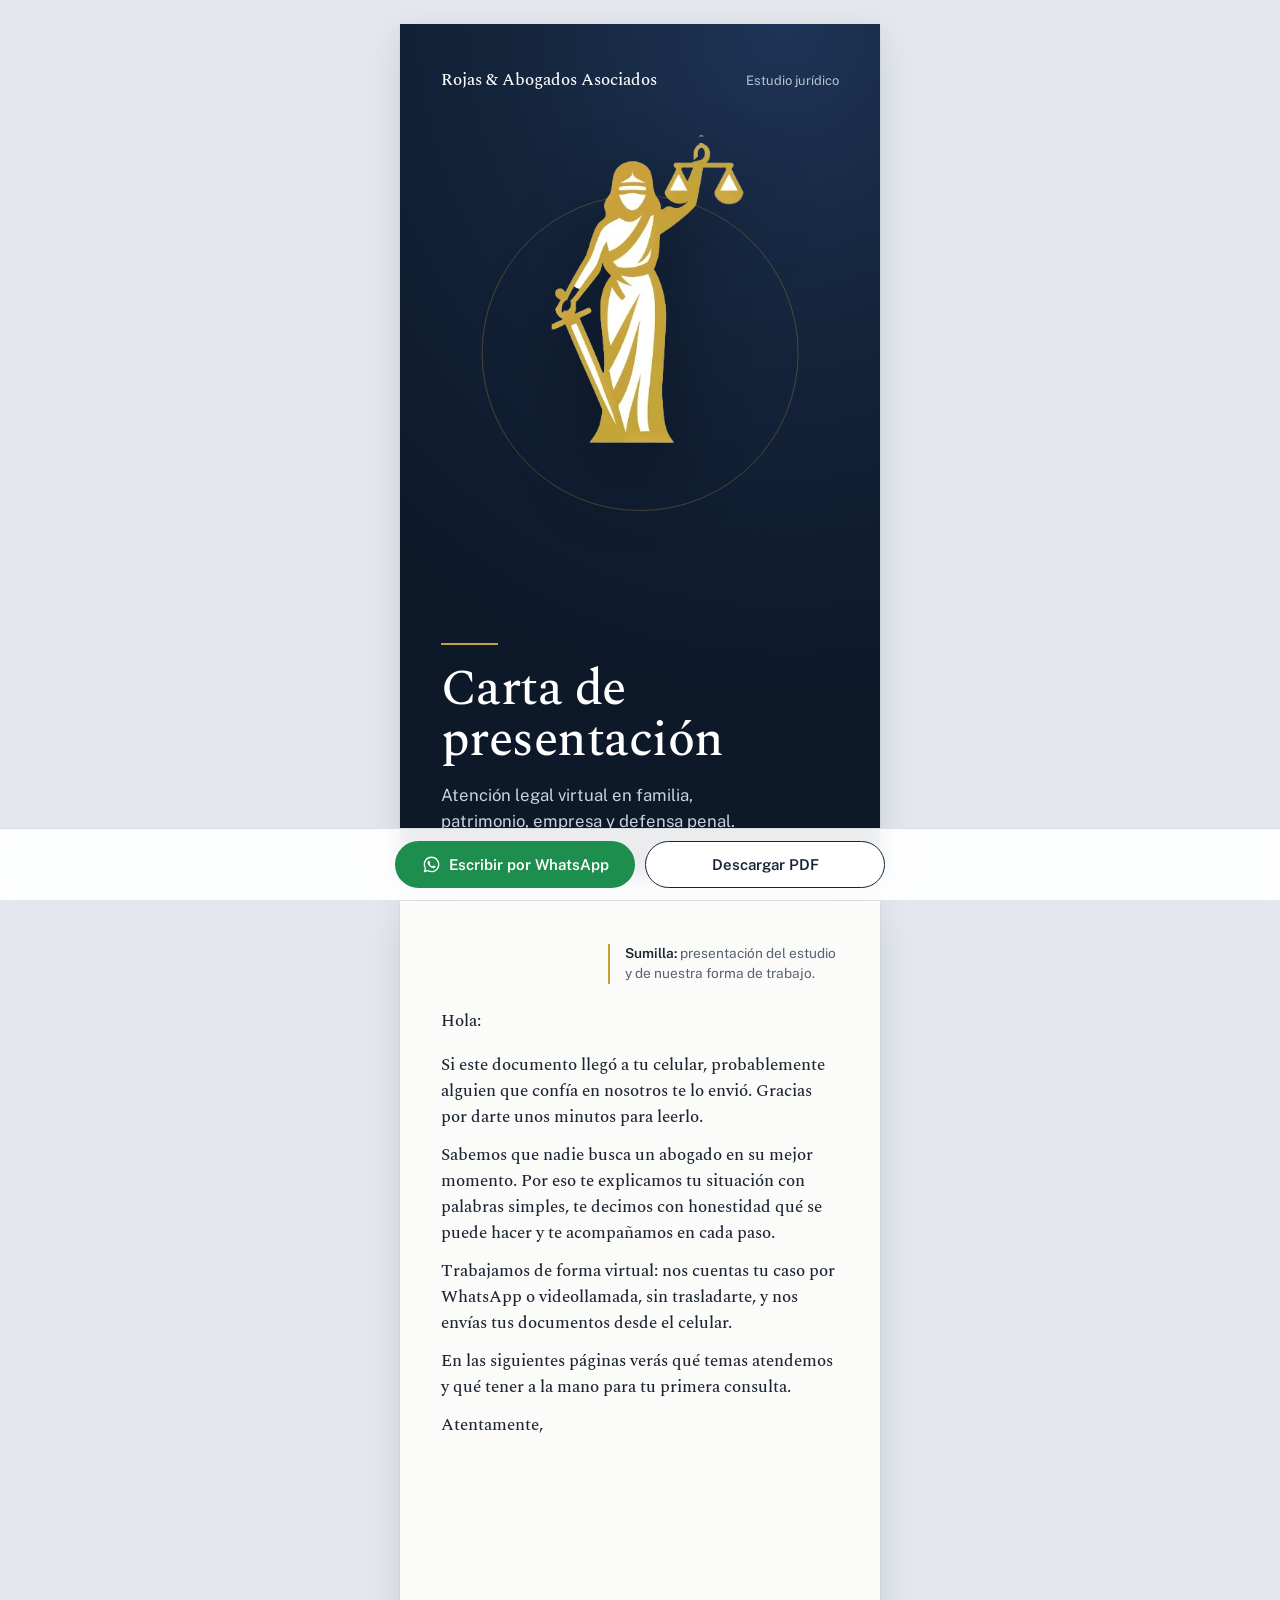
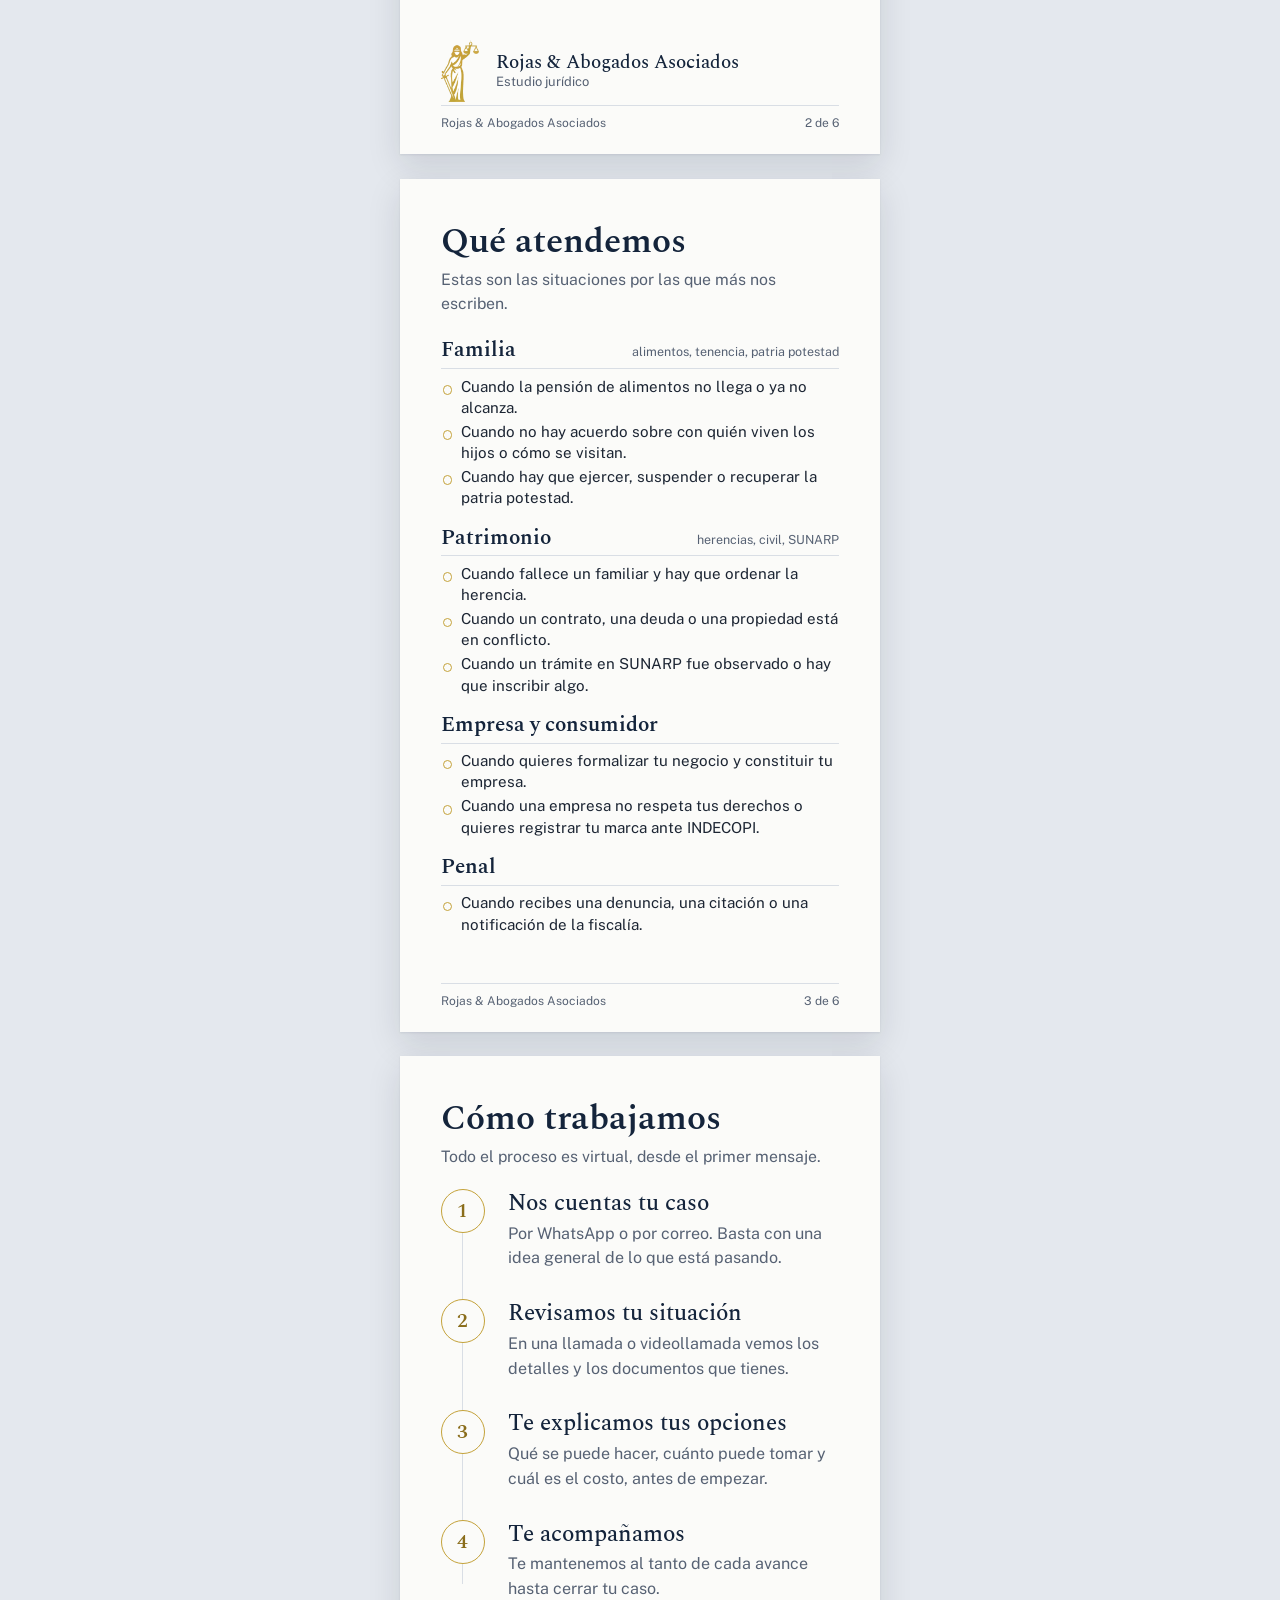
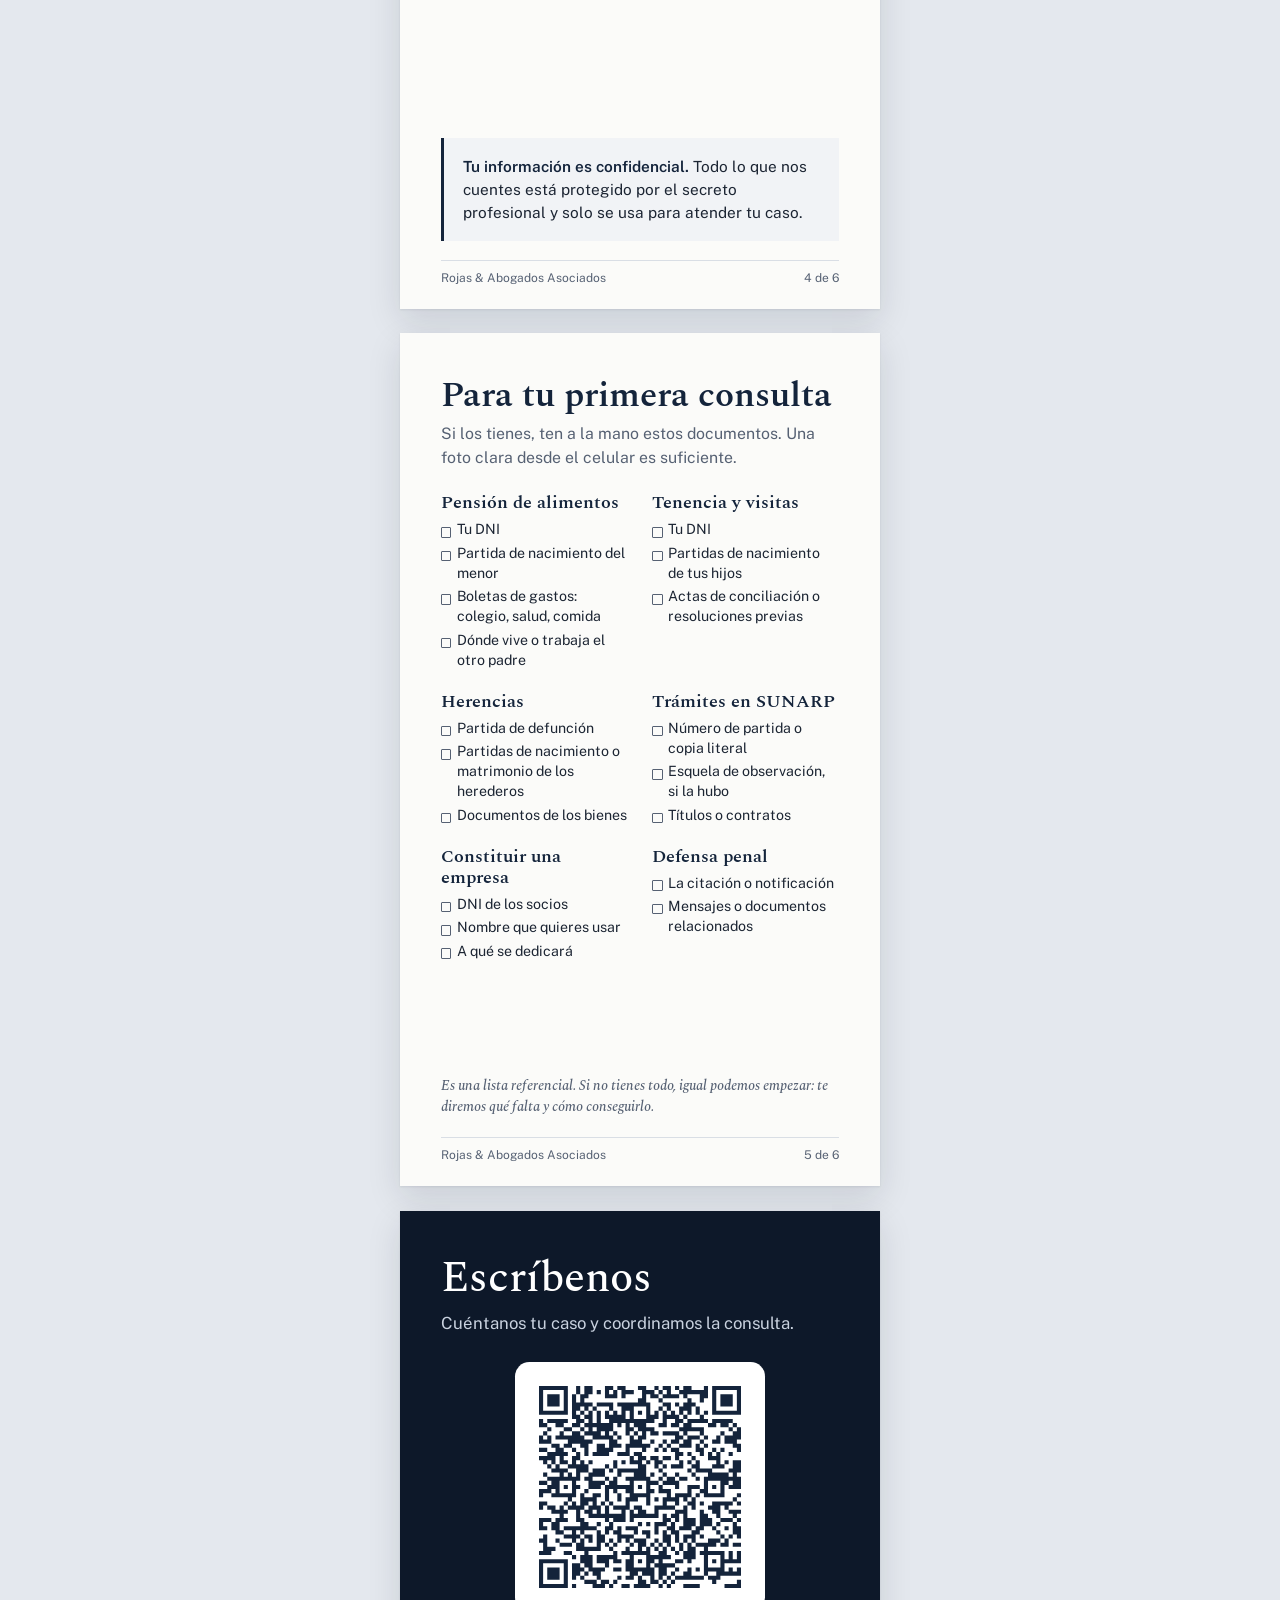
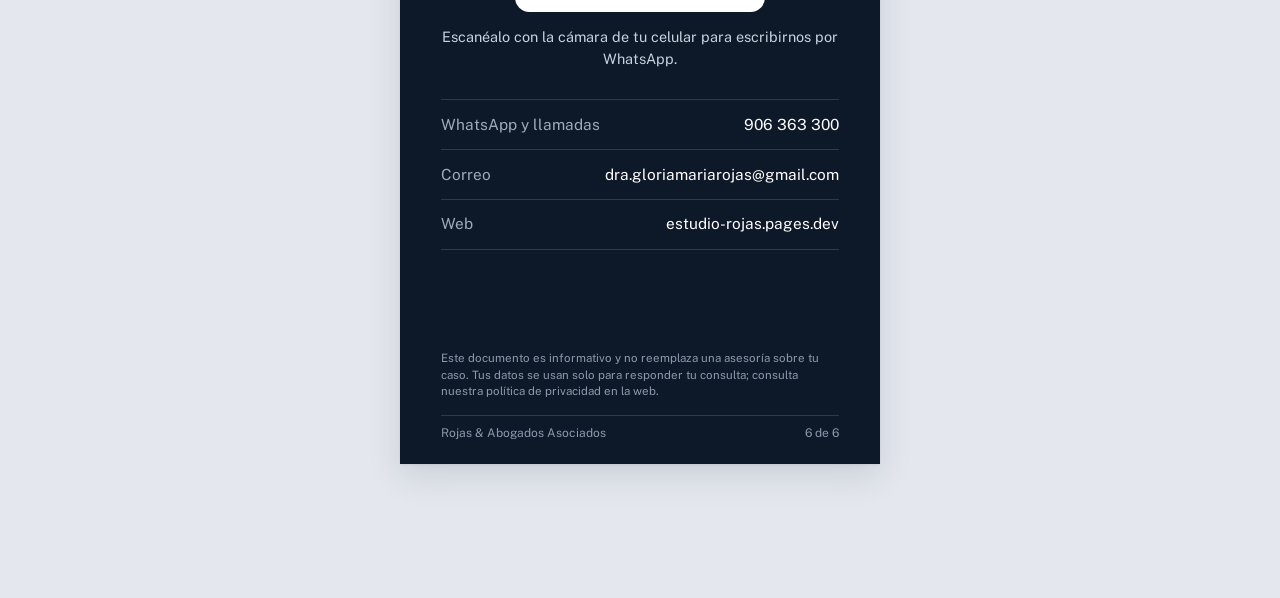
==== brochure.html @ 06002b79 "Add files via upload" ====
<!DOCTYPE html>
<html lang="es-PE">
<head>
  <meta charset="UTF-8">
  <meta name="viewport" content="width=device-width, initial-scale=1.0">
  <title>Carta de presentación | Rojas &amp; Abogados Asociados</title>
  <meta name="description" content="Conoce cómo trabajamos, los temas que atendemos y qué tener a la mano para tu primera consulta. Atención legal virtual por WhatsApp y videollamada.">
  <link rel="canonical" href="https://estudio-rojas.pages.dev/brochure.html">
  <meta name="theme-color" content="#0D1829">

  <meta property="og:type" content="website">
  <meta property="og:locale" content="es_PE">
  <meta property="og:site_name" content="Rojas &amp; Abogados Asociados">
  <meta property="og:title" content="Carta de presentación | Rojas &amp; Abogados Asociados">
  <meta property="og:description" content="Cómo trabajamos, qué temas atendemos y qué tener a la mano para tu primera consulta.">
  <meta property="og:url" content="https://estudio-rojas.pages.dev/brochure.html">
  <meta property="og:image" content="https://estudio-rojas.pages.dev/img/og-carta.jpg">
  <meta property="og:image:width" content="1200">
  <meta property="og:image:height" content="630">
  <meta name="twitter:card" content="summary_large_image">

  <link rel="icon" type="image/png" href="img/favicon.png">
  <link rel="preload" href="fonts/spectral-latin-500-normal.woff2" as="font" type="font/woff2" crossorigin>

  <style>
    @font-face { font-family: "Spectral"; font-weight: 500; font-style: normal; font-display: swap; src: url("fonts/spectral-latin-500-normal.woff2") format("woff2"); }
    @font-face { font-family: "Spectral"; font-weight: 500; font-style: italic; font-display: swap; src: url("fonts/spectral-latin-500-italic.woff2") format("woff2"); }
    @font-face { font-family: "Spectral"; font-weight: 600; font-style: normal; font-display: swap; src: url("fonts/spectral-latin-600-normal.woff2") format("woff2"); }
    @font-face { font-family: "Public Sans"; font-weight: 400; font-display: swap; src: url("fonts/public-sans-latin-400-normal.woff2") format("woff2"); }
    @font-face { font-family: "Public Sans"; font-weight: 500; font-display: swap; src: url("fonts/public-sans-latin-500-normal.woff2") format("woff2"); }
    @font-face { font-family: "Public Sans"; font-weight: 600; font-display: swap; src: url("fonts/public-sans-latin-600-normal.woff2") format("woff2"); }

    :root {
      --toga: #14243B;
      --toga-hondo: #0D1829;
      --oro: #C4A23A;
      --oro-texto: #8A6D1B;
      --papel: #FBFBF9;
      --mesa: #E4E8EE;
      --tinta: #1C2533;
      --tinta-suave: #566173;
      --linea: #D9DEE5;
      --whatsapp: #1E8E4E;
      --serif: "Spectral", Georgia, serif;
      --sans: "Public Sans", system-ui, -apple-system, "Segoe UI", sans-serif;
    }

    * { box-sizing: border-box; }
    html, body { margin: 0; }
    body {
      background: var(--mesa);
      color: var(--tinta);
      font-family: var(--sans);
      -webkit-font-smoothing: antialiased;
      padding: 24px 0 110px;
    }
    img, svg { display: block; max-width: 100%; height: auto; }
    a { color: inherit; }
    :focus-visible { outline: 3px solid var(--oro); outline-offset: 3px; }

    /* ------------------------------------------------------------
       Cada "hoja" tiene proporción fija (9:16, como un celular) y
       todo se mide en cqw, así la web y el PDF se ven idénticos.
       ------------------------------------------------------------ */
    .hoja {
      container-type: inline-size;
      position: relative;
      width: min(100%, 480px);
      aspect-ratio: 9 / 16;
      margin: 0 auto 24px;
      background: var(--papel);
      box-shadow: 0 1px 2px rgba(13,24,41,.08), 0 12px 32px rgba(13,24,41,.12);
      overflow: hidden;
    }
    .interior {
      position: absolute; inset: 0;
      padding: 9cqw 8.5cqw 11cqw;
      display: flex; flex-direction: column;
      font-size: 3.45cqw; line-height: 1.55;
    }

    /* Pie con folio en las hojas interiores */
    .folio {
      position: absolute; left: 8.5cqw; right: 8.5cqw; bottom: 5cqw;
      display: flex; justify-content: space-between; align-items: center;
      font-size: 2.5cqw; color: var(--tinta-suave);
      border-top: 1px solid var(--linea); padding-top: 2.2cqw;
    }

    h1, h2, h3 { font-family: var(--serif); font-weight: 600; color: var(--toga); margin: 0; line-height: 1.15; }
    h2 { font-size: 7.2cqw; margin-bottom: 1.2cqw; }
    .entrada { color: var(--tinta-suave); margin: 0 0 4.5cqw; font-size: 3.3cqw; }
    p { margin: 0 0 1em; }

    /* ---------- 1. Portada ---------- */
    .portada { background: radial-gradient(130% 80% at 80% 0%, #1E3456 0%, var(--toga) 45%, var(--toga-hondo) 100%); color: #fff; }
    .portada .interior { padding-bottom: 9cqw; }
    .portada .membrete { display: flex; justify-content: space-between; align-items: baseline; font-size: 2.7cqw; color: #B9C3D3; }
    .portada .membrete strong { font-family: var(--serif); font-weight: 500; font-size: 3.6cqw; color: #fff; }
    .portada .figura {
      position: absolute; left: 50%; top: 13%;
      width: 40cqw; transform: translateX(-46%);
      filter: drop-shadow(0 6cqw 8cqw rgba(0,0,0,.35));
    }
    .portada .arco {
      position: absolute; left: 50%; top: 20%; width: 66cqw; height: 66cqw;
      transform: translateX(-50%);
      border: 1px solid rgba(196,162,58,.3); border-radius: 50%;
    }
    .portada .titulo { margin-top: auto; position: relative; }
    .portada h1 { color: #fff; font-weight: 500; font-size: 10.5cqw; line-height: 1.02; letter-spacing: -.01em; }
    .portada .titulo p { margin: 3.2cqw 0 0; color: #C9D2DF; font-size: 3.5cqw; max-width: 62cqw; }
    .portada .titulo::before { content: ""; display: block; width: 12cqw; height: 2px; background: var(--oro); margin-bottom: 4cqw; }

    /* ---------- 2. Carta ---------- */
    .sumilla {
      align-self: flex-end; width: 58%;
      font-size: 2.85cqw; line-height: 1.45; color: var(--tinta-suave);
      border-left: 2px solid var(--oro); padding-left: 3cqw; margin-bottom: 5cqw;
    }
    .sumilla b { color: var(--tinta); font-weight: 600; }
    .carta { font-family: var(--serif); font-size: 3.5cqw; line-height: 1.55; color: var(--tinta); }
    .carta p { margin-bottom: .7em; }
    .carta .saludo { margin-bottom: 1.1em; }
    .firma { margin-top: auto; display: flex; align-items: center; gap: 3.5cqw; }
    .firma img { width: 8cqw; }
    .firma div { font-family: var(--serif); font-size: 3.9cqw; line-height: 1.25; color: var(--toga); }
    .firma small { display: block; font-family: var(--sans); font-size: 2.7cqw; color: var(--tinta-suave); }
    .despedida { font-family: var(--serif); font-size: 3.5cqw; margin: 0 0 2.4cqw; }

    /* ---------- 3. Qué atendemos ---------- */
    .areas { display: flex; flex-direction: column; gap: 3cqw; }
    .area h3 { font-size: 4.4cqw; font-weight: 600; padding-bottom: 1.1cqw; margin-bottom: 1.4cqw; border-bottom: 1px solid var(--linea); display: flex; justify-content: space-between; align-items: baseline; }
    .area h3 span { font-family: var(--sans); font-weight: 400; font-size: 2.6cqw; color: var(--tinta-suave); }
    .area ul { list-style: none; margin: 0; padding: 0; }
    .area li { position: relative; padding-left: 4.2cqw; margin-bottom: .6cqw; font-size: 3.15cqw; line-height: 1.4; }
    .area li::before { content: ""; position: absolute; left: .4cqw; top: .62em; width: 1.6cqw; height: 1.6cqw; border: 1.5px solid var(--oro); border-radius: 50%; }

    /* ---------- 4. Cómo trabajamos ---------- */
    .pasos { list-style: none; margin: 0; padding: 0; counter-reset: paso; position: relative; }
    .pasos::before { content: ""; position: absolute; left: 4.4cqw; top: 6cqw; bottom: 10cqw; width: 1px; background: var(--linea); }
    .pasos li { counter-increment: paso; position: relative; padding-left: 14cqw; margin-bottom: 6.2cqw; }
    .pasos li::before {
      content: counter(paso);
      position: absolute; left: 0; top: -.4cqw;
      width: 8.8cqw; height: 8.8cqw; border-radius: 50%;
      display: grid; place-items: center;
      background: var(--papel); border: 1.5px solid var(--oro);
      color: var(--oro-texto); font: 600 4.2cqw var(--serif);
    }
    .pasos h3 { font-size: 4.7cqw; font-weight: 500; margin-bottom: 1cqw; }
    .pasos p { margin: 0; color: var(--tinta-suave); font-size: 3.35cqw; }
    .aviso {
      margin-top: auto; background: #F1F3F6; border-left: 3px solid var(--toga);
      padding: 3.6cqw 4cqw; font-size: 3.2cqw; line-height: 1.5;
    }
    .aviso b { color: var(--toga); }

    /* ---------- 5. Para tu primera consulta ---------- */
    .lista-docs { display: grid; grid-template-columns: 1fr 1fr; gap: 3.6cqw 5cqw; }
    .doc h3 { font-size: 3.85cqw; font-weight: 600; margin-bottom: 1.2cqw; }
    .doc ul { margin: 0; padding: 0; list-style: none; }
    .doc li { font-size: 2.95cqw; line-height: 1.42; padding-left: 3.4cqw; position: relative; margin-bottom: .7cqw; color: var(--tinta); }
    .doc li::before { content: ""; position: absolute; left: 0; top: .55em; width: 1.8cqw; height: 1.8cqw; border: 1.2px solid var(--tinta-suave); border-radius: 1px; }
    .nota { margin-top: auto; font-size: 2.95cqw; color: var(--tinta-suave); font-style: italic; font-family: var(--serif); }

    /* ---------- 6. Contacto ---------- */
    .cierre { background: var(--toga-hondo); color: #fff; }
    .cierre h2 { color: #fff; font-weight: 500; font-size: 9cqw; }
    .cierre .entrada { color: #C9D2DF; font-size: 3.5cqw; }
    .qr {
      background: #fff; border-radius: 3cqw; padding: 5cqw; width: 52cqw; margin: 1cqw auto 3cqw;
    }
    .qr img { width: 100%; }
    .qr-texto { text-align: center; font-size: 3cqw; color: #C9D2DF; margin: 0 0 6cqw; }
    .datos { list-style: none; margin: 0; padding: 0; border-top: 1px solid rgba(255,255,255,.14); }
    .datos li { display: flex; justify-content: space-between; gap: 3cqw; padding: 2.6cqw 0; border-bottom: 1px solid rgba(255,255,255,.14); font-size: 3.2cqw; }
    .datos span { color: #9FAABB; flex: none; }
    .datos a { color: #fff; text-decoration: none; text-align: right; word-break: break-word; }
    .datos a:hover { color: var(--oro); }
    .cierre .letra-chica { margin-top: auto; font-size: 2.4cqw; color: #8E9AAD; line-height: 1.45; }
    .cierre .folio { color: #8E9AAD; border-color: rgba(255,255,255,.14); }

    /* ---------- Barra de acciones (solo web) ---------- */
    .acciones {
      position: fixed; left: 0; right: 0; bottom: 0; z-index: 10;
      display: flex; justify-content: center; gap: 10px;
      padding: 12px 16px calc(12px + env(safe-area-inset-bottom));
      background: rgba(255,255,255,.92); backdrop-filter: blur(8px);
      border-top: 1px solid var(--linea);
    }
    .boton {
      display: inline-flex; align-items: center; justify-content: center; gap: 8px;
      font: 600 15px/1 var(--sans); padding: 13px 18px; border-radius: 999px;
      text-decoration: none; border: 1.5px solid transparent; flex: 1; max-width: 240px;
    }
    .boton svg { width: 19px; height: 19px; }
    .boton-wa { background: var(--whatsapp); color: #fff; }
    .boton-wa:hover { background: #18773F; }
    .boton-pdf { border-color: var(--toga); color: var(--toga); background: #fff; }
    .boton-pdf:hover { background: var(--toga); color: #fff; }

    @media (max-width: 500px) {
      body { padding-top: 0; }
      .hoja { box-shadow: none; margin-bottom: 10px; }
    }

    /* ---------- PDF ---------- */
    @page { size: 108mm 192mm; margin: 0; }
    @media print {
      body { background: none; padding: 0; }
      .hoja { width: 108mm; height: 192mm; aspect-ratio: auto; margin: 0; box-shadow: none; break-after: page; }
      .hoja:last-of-type { break-after: auto; }
      .acciones { display: none; }
      * { -webkit-print-color-adjust: exact; print-color-adjust: exact; }
    }
  </style>
</head>
<body>

  <!-- 1. Portada -->
  <section class="hoja portada" aria-label="Portada">
    <div class="arco" aria-hidden="true"></div>
    <img class="figura" src="img/logo.webp" alt="" width="264" height="423">
    <div class="interior">
      <div class="membrete">
        <strong>Rojas &amp; Abogados Asociados</strong>
        <span>Estudio jurídico</span>
      </div>
      <div class="titulo">
        <h1>Carta de<br>presentación</h1>
        <p>Atención legal virtual en familia, patrimonio, empresa y defensa penal.</p>
      </div>
    </div>
  </section>

  <!-- 2. Carta -->
  <section class="hoja" aria-label="Carta">
    <div class="interior">
      <p class="sumilla"><b>Sumilla:</b> presentación del estudio y de nuestra forma de trabajo.</p>
      <div class="carta">
        <p class="saludo">Hola:</p>
        <p>Si este documento llegó a tu celular, probablemente alguien que confía en nosotros te lo envió. Gracias por darte unos minutos para leerlo.</p>
        <p>Sabemos que nadie busca un abogado en su mejor momento. Por eso te explicamos tu situación con palabras simples, te decimos con honestidad qué se puede hacer y te acompañamos en cada paso.</p>
        <p>Trabajamos de forma virtual: nos cuentas tu caso por WhatsApp o videollamada, sin trasladarte, y nos envías tus documentos desde el celular.</p>
        <p>En las siguientes páginas verás qué temas atendemos y qué tener a la mano para tu primera consulta.</p>
      </div>
      <p class="despedida">Atentamente,</p>
      <div class="firma">
        <img src="img/logo.webp" alt="" width="264" height="423">
        <div>Rojas &amp; Abogados Asociados<small>Estudio jurídico</small></div>
      </div>
    </div>
    <div class="folio"><span>Rojas &amp; Abogados Asociados</span><span>2 de 6</span></div>
  </section>

  <!-- 3. Qué atendemos -->
  <section class="hoja" aria-label="Qué atendemos">
    <div class="interior">
      <h2>Qué atendemos</h2>
      <p class="entrada">Estas son las situaciones por las que más nos escriben.</p>
      <div class="areas">
        <div class="area">
          <h3>Familia <span>alimentos, tenencia, patria potestad</span></h3>
          <ul>
            <li>Cuando la pensión de alimentos no llega o ya no alcanza.</li>
            <li>Cuando no hay acuerdo sobre con quién viven los hijos o cómo se visitan.</li>
            <li>Cuando hay que ejercer, suspender o recuperar la patria potestad.</li>
          </ul>
        </div>
        <div class="area">
          <h3>Patrimonio <span>herencias, civil, SUNARP</span></h3>
          <ul>
            <li>Cuando fallece un familiar y hay que ordenar la herencia.</li>
            <li>Cuando un contrato, una deuda o una propiedad está en conflicto.</li>
            <li>Cuando un trámite en SUNARP fue observado o hay que inscribir algo.</li>
          </ul>
        </div>
        <div class="area">
          <h3>Empresa y consumidor</h3>
          <ul>
            <li>Cuando quieres formalizar tu negocio y constituir tu empresa.</li>
            <li>Cuando una empresa no respeta tus derechos o quieres registrar tu marca ante INDECOPI.</li>
          </ul>
        </div>
        <div class="area">
          <h3>Penal</h3>
          <ul>
            <li>Cuando recibes una denuncia, una citación o una notificación de la fiscalía.</li>
          </ul>
        </div>
      </div>
    </div>
    <div class="folio"><span>Rojas &amp; Abogados Asociados</span><span>3 de 6</span></div>
  </section>

  <!-- 4. Cómo trabajamos -->
  <section class="hoja" aria-label="Cómo trabajamos">
    <div class="interior">
      <h2>Cómo trabajamos</h2>
      <p class="entrada">Todo el proceso es virtual, desde el primer mensaje.</p>
      <ol class="pasos">
        <li>
          <h3>Nos cuentas tu caso</h3>
          <p>Por WhatsApp o por correo. Basta con una idea general de lo que está pasando.</p>
        </li>
        <li>
          <h3>Revisamos tu situación</h3>
          <p>En una llamada o videollamada vemos los detalles y los documentos que tienes.</p>
        </li>
        <li>
          <h3>Te explicamos tus opciones</h3>
          <p>Qué se puede hacer, cuánto puede tomar y cuál es el costo, antes de empezar.</p>
        </li>
        <li>
          <h3>Te acompañamos</h3>
          <p>Te mantenemos al tanto de cada avance hasta cerrar tu caso.</p>
        </li>
      </ol>
      <p class="aviso"><b>Tu información es confidencial.</b> Todo lo que nos cuentes está protegido por el secreto profesional y solo se usa para atender tu caso.</p>
    </div>
    <div class="folio"><span>Rojas &amp; Abogados Asociados</span><span>4 de 6</span></div>
  </section>

  <!-- 5. Para tu primera consulta -->
  <section class="hoja" aria-label="Para tu primera consulta">
    <div class="interior">
      <h2>Para tu primera consulta</h2>
      <p class="entrada">Si los tienes, ten a la mano estos documentos. Una foto clara desde el celular es suficiente.</p>
      <div class="lista-docs">
        <div class="doc">
          <h3>Pensión de alimentos</h3>
          <ul>
            <li>Tu DNI</li>
            <li>Partida de nacimiento del menor</li>
            <li>Boletas de gastos: colegio, salud, comida</li>
            <li>Dónde vive o trabaja el otro padre</li>
          </ul>
        </div>
        <div class="doc">
          <h3>Tenencia y visitas</h3>
          <ul>
            <li>Tu DNI</li>
            <li>Partidas de nacimiento de tus hijos</li>
            <li>Actas de conciliación o resoluciones previas</li>
          </ul>
        </div>
        <div class="doc">
          <h3>Herencias</h3>
          <ul>
            <li>Partida de defunción</li>
            <li>Partidas de nacimiento o matrimonio de los herederos</li>
            <li>Documentos de los bienes</li>
          </ul>
        </div>
        <div class="doc">
          <h3>Trámites en SUNARP</h3>
          <ul>
            <li>Número de partida o copia literal</li>
            <li>Esquela de observación, si la hubo</li>
            <li>Títulos o contratos</li>
          </ul>
        </div>
        <div class="doc">
          <h3>Constituir una empresa</h3>
          <ul>
            <li>DNI de los socios</li>
            <li>Nombre que quieres usar</li>
            <li>A qué se dedicará</li>
          </ul>
        </div>
        <div class="doc">
          <h3>Defensa penal</h3>
          <ul>
            <li>La citación o notificación</li>
            <li>Mensajes o documentos relacionados</li>
          </ul>
        </div>
      </div>
      <p class="nota">Es una lista referencial. Si no tienes todo, igual podemos empezar: te diremos qué falta y cómo conseguirlo.</p>
    </div>
    <div class="folio"><span>Rojas &amp; Abogados Asociados</span><span>5 de 6</span></div>
  </section>

  <!-- 6. Contacto -->
  <section class="hoja cierre" aria-label="Contacto">
    <div class="interior">
      <h2>Escríbenos</h2>
      <p class="entrada">Cuéntanos tu caso y coordinamos la consulta.</p>
      <a class="qr" href="https://wa.me/51906363300?text=Hola%2C%20recib%C3%AD%20la%20carta%20de%20presentaci%C3%B3n%20del%20estudio%20y%20quisiera%20hacer%20una%20consulta." target="_blank" rel="noopener" aria-label="Escribir por WhatsApp">
        <img src="img/qr-whatsapp.svg" alt="Código QR para escribir por WhatsApp" width="49" height="49">
      </a>
      <p class="qr-texto">Escanéalo con la cámara de tu celular para escribirnos por WhatsApp.</p>
      <ul class="datos">
        <li><span>WhatsApp y llamadas</span><a href="tel:+51906363300">906 363 300</a></li>
        <li><span>Correo</span><a href="mailto:dra.gloriamariarojas@gmail.com">dra.gloriamariarojas@gmail.com</a></li>
        <li><span>Web</span><a href="https://estudio-rojas.pages.dev/">estudio-rojas.pages.dev</a></li>
      </ul>
      <p class="letra-chica">Este documento es informativo y no reemplaza una asesoría sobre tu caso. Tus datos se usan solo para responder tu consulta; consulta nuestra política de privacidad en la web.</p>
    </div>
    <div class="folio"><span>Rojas &amp; Abogados Asociados</span><span>6 de 6</span></div>
  </section>

  <nav class="acciones" aria-label="Acciones">
    <a class="boton boton-wa" href="https://wa.me/51906363300?text=Hola%2C%20recib%C3%AD%20la%20carta%20de%20presentaci%C3%B3n%20del%20estudio%20y%20quisiera%20hacer%20una%20consulta." target="_blank" rel="noopener">
      <svg viewBox="0 0 24 24" aria-hidden="true"><path fill="currentColor" d="M12.04 2C6.58 2 2.13 6.45 2.13 11.91c0 1.75.46 3.45 1.32 4.95L2.05 22l5.25-1.38a9.9 9.9 0 0 0 4.74 1.21c5.46 0 9.91-4.45 9.91-9.91S17.5 2 12.04 2Zm0 18.15c-1.48 0-2.93-.4-4.2-1.15l-.3-.18-3.12.82.83-3.04-.2-.31a8.2 8.2 0 0 1-1.26-4.38c0-4.54 3.7-8.24 8.25-8.24s8.24 3.7 8.24 8.24c0 4.55-3.7 8.24-8.24 8.24Zm4.52-6.16c-.25-.12-1.47-.72-1.69-.81-.23-.08-.39-.12-.56.13-.16.25-.64.81-.78.97-.15.17-.29.19-.54.06-.25-.12-1.05-.39-1.99-1.23-.74-.66-1.23-1.47-1.38-1.72-.14-.25-.01-.38.11-.51.11-.11.25-.29.37-.43.13-.15.17-.25.25-.42.08-.17.04-.31-.02-.43-.06-.13-.56-1.34-.76-1.84-.2-.48-.41-.42-.56-.43h-.48c-.17 0-.43.06-.66.31-.22.25-.86.85-.86 2.07 0 1.22.89 2.4 1.01 2.56.12.17 1.75 2.67 4.23 3.74.59.26 1.05.41 1.41.52.59.19 1.13.16 1.56.1.48-.07 1.47-.6 1.67-1.18.21-.58.21-1.07.15-1.18-.06-.1-.23-.16-.48-.29Z"/></svg>
      Escribir por WhatsApp
    </a>
    <a class="boton boton-pdf" href="carta-presentacion-rojas-abogados.pdf" download>Descargar PDF</a>
  </nav>

</body>
</html>
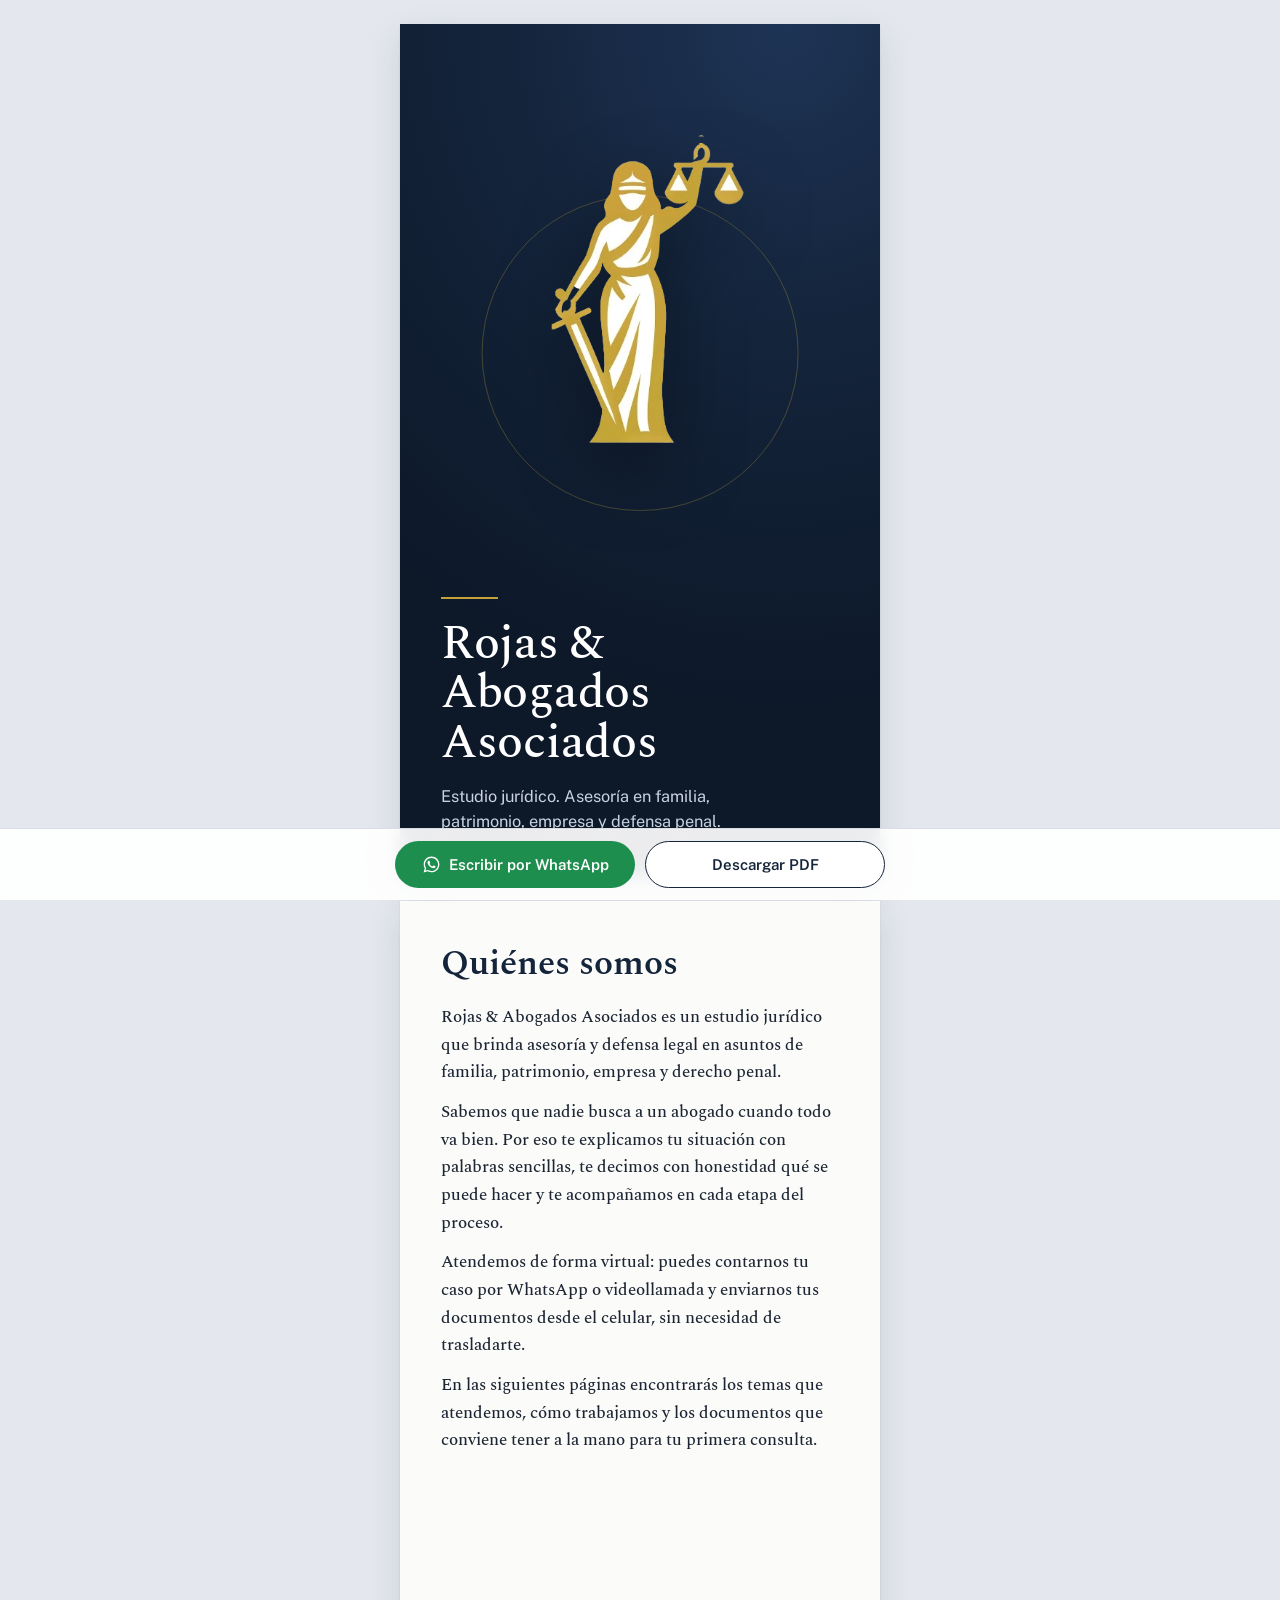
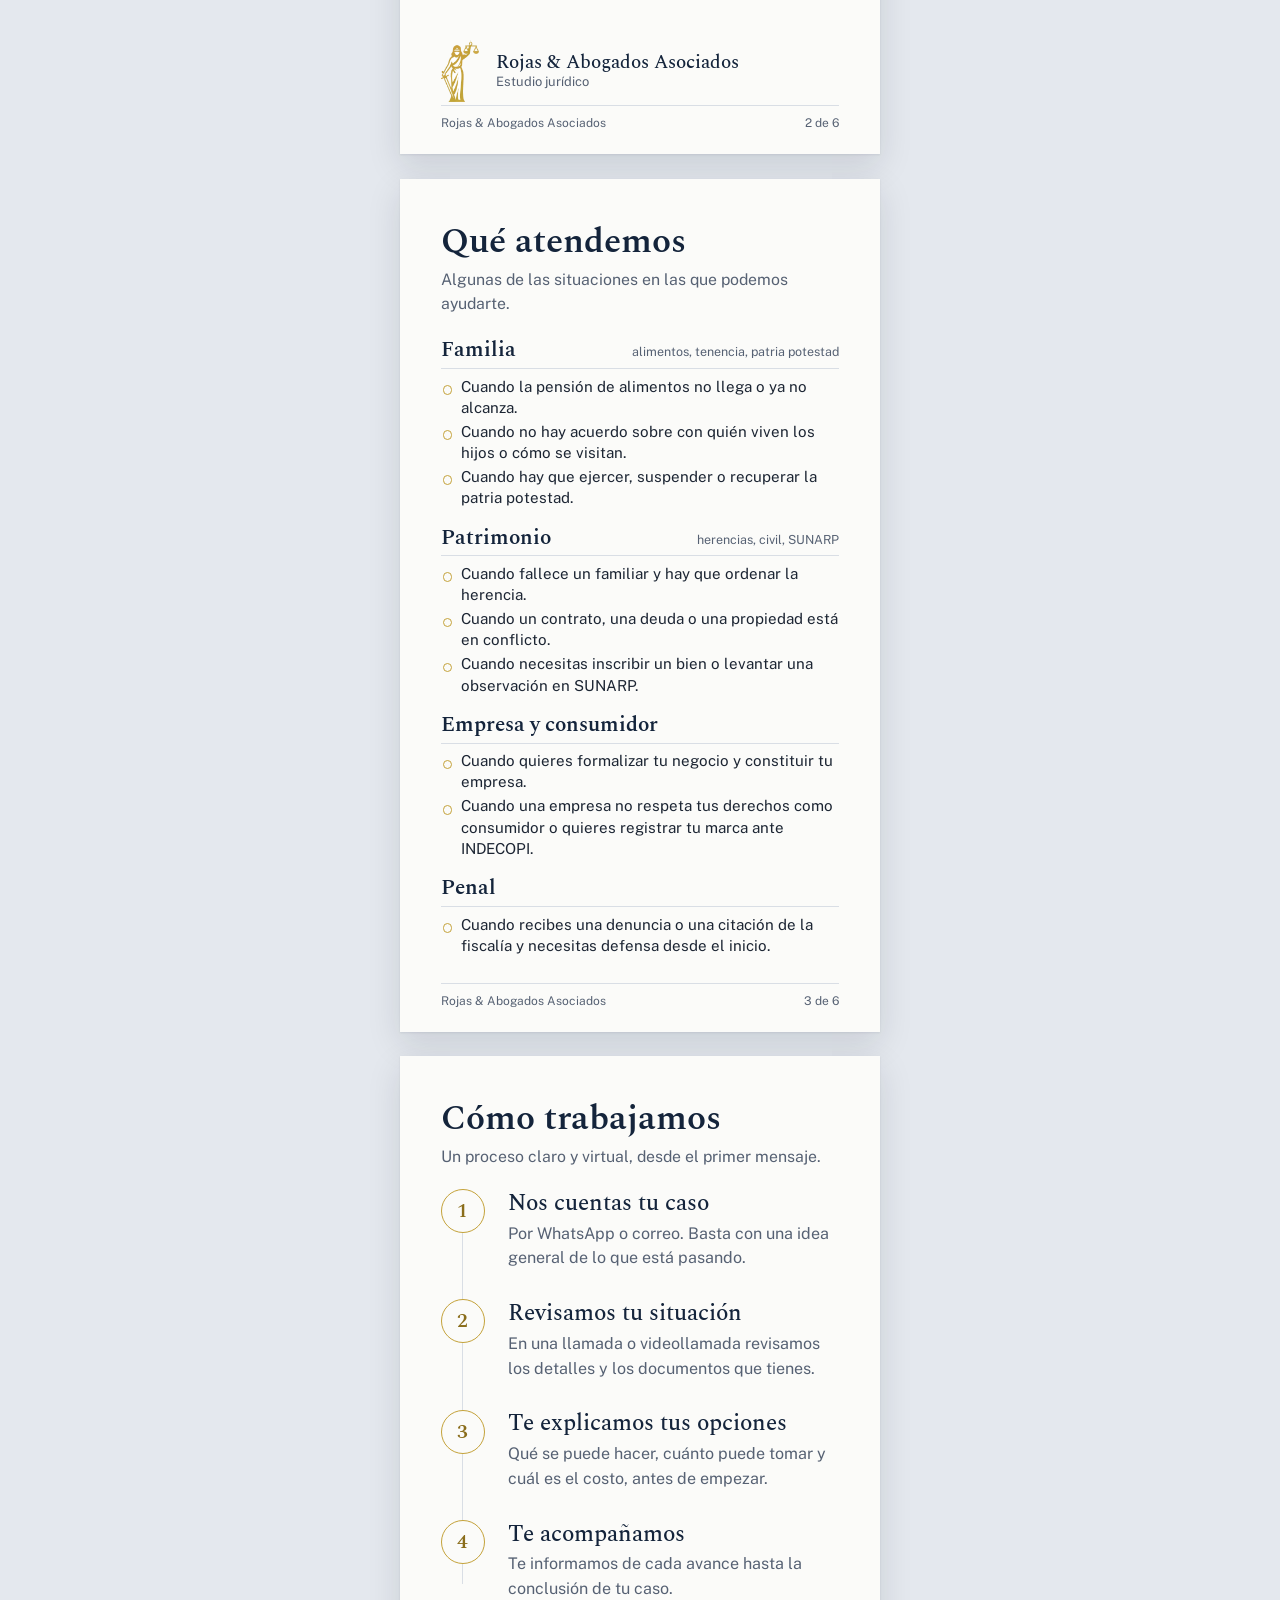
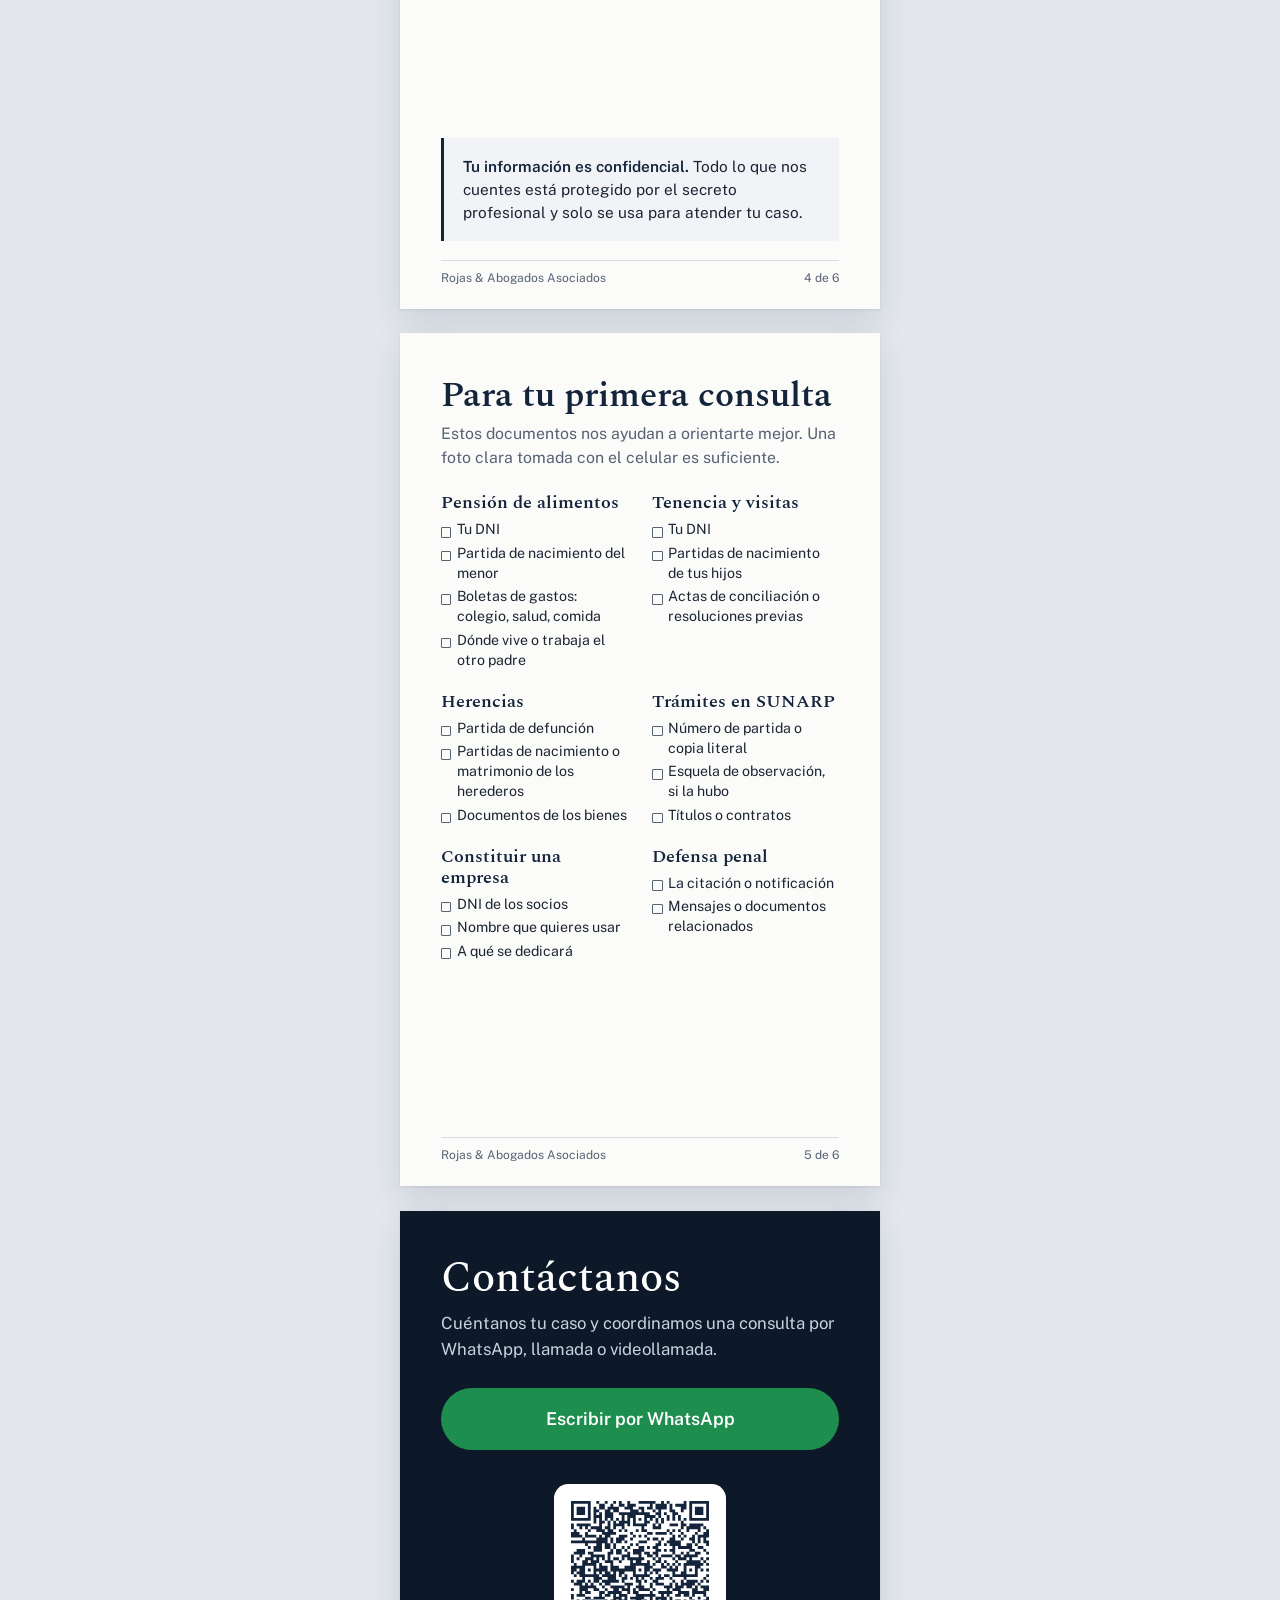
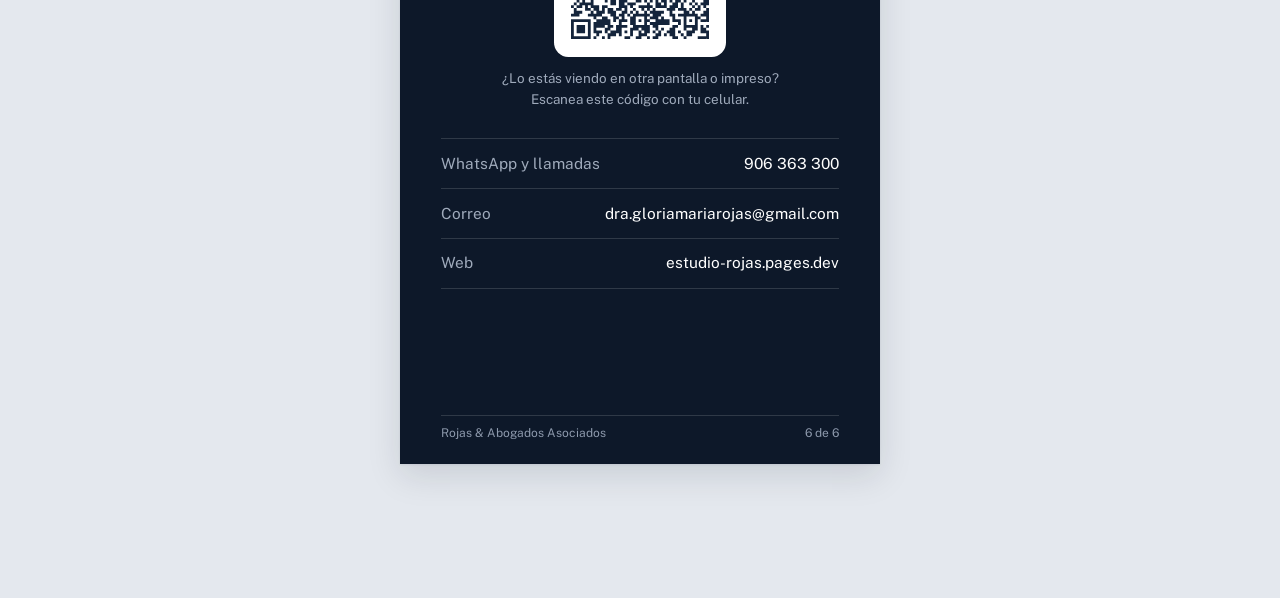
==== commit 555b992d: "Add files via upload" ====
--- a/brochure.html
+++ b/brochure.html
@@ -3,18 +3,18 @@
 <head>
   <meta charset="UTF-8">
   <meta name="viewport" content="width=device-width, initial-scale=1.0">
-  <title>Carta de presentación | Rojas &amp; Abogados Asociados</title>
-  <meta name="description" content="Conoce cómo trabajamos, los temas que atendemos y qué tener a la mano para tu primera consulta. Atención legal virtual por WhatsApp y videollamada.">
-  <link rel="canonical" href="https://estudio-rojas.pages.dev/brochure.html">
+  <title>Rojas &amp; Abogados Asociados | Presentación del estudio</title>
+  <meta name="description" content="Conoce al estudio: los temas que atendemos, cómo trabajamos y qué documentos tener a la mano para tu primera consulta. Atención legal virtual por WhatsApp y videollamada.">
+  <link rel="canonical" href="https://estudio-rojas.pages.dev/brochure">
   <meta name="theme-color" content="#0D1829">
 
   <meta property="og:type" content="website">
   <meta property="og:locale" content="es_PE">
   <meta property="og:site_name" content="Rojas &amp; Abogados Asociados">
-  <meta property="og:title" content="Carta de presentación | Rojas &amp; Abogados Asociados">
-  <meta property="og:description" content="Cómo trabajamos, qué temas atendemos y qué tener a la mano para tu primera consulta.">
-  <meta property="og:url" content="https://estudio-rojas.pages.dev/brochure.html">
-  <meta property="og:image" content="https://estudio-rojas.pages.dev/img/og-carta.jpg">
+  <meta property="og:title" content="Rojas &amp; Abogados Asociados | Presentación del estudio">
+  <meta property="og:description" content="Qué atendemos, cómo trabajamos y qué documentos tener a la mano para tu primera consulta.">
+  <meta property="og:url" content="https://estudio-rojas.pages.dev/brochure">
+  <meta property="og:image" content="https://estudio-rojas.pages.dev/img/og-presentacion.jpg">
   <meta property="og:image:width" content="1200">
   <meta property="og:image:height" content="630">
   <meta name="twitter:card" content="summary_large_image">
@@ -95,7 +95,7 @@
     /* ---------- 1. Portada ---------- */
     .portada { background: radial-gradient(130% 80% at 80% 0%, #1E3456 0%, var(--toga) 45%, var(--toga-hondo) 100%); color: #fff; }
     .portada .interior { padding-bottom: 9cqw; }
-    .portada .membrete { display: flex; justify-content: space-between; align-items: baseline; font-size: 2.7cqw; color: #B9C3D3; }
+    .portada .membrete { display: flex; justify-content: space-between; align-items: baseline; font-size: 2.8cqw; color: #B9C3D3; }
     .portada .membrete strong { font-family: var(--serif); font-weight: 500; font-size: 3.6cqw; color: #fff; }
     .portada .figura {
       position: absolute; left: 50%; top: 13%;
@@ -108,8 +108,8 @@
       border: 1px solid rgba(196,162,58,.3); border-radius: 50%;
     }
     .portada .titulo { margin-top: auto; position: relative; }
-    .portada h1 { color: #fff; font-weight: 500; font-size: 10.5cqw; line-height: 1.02; letter-spacing: -.01em; }
-    .portada .titulo p { margin: 3.2cqw 0 0; color: #C9D2DF; font-size: 3.5cqw; max-width: 62cqw; }
+    .portada h1 { color: #fff; font-weight: 500; font-size: 10cqw; line-height: 1.04; letter-spacing: -.005em; }
+    .portada .titulo p { margin: 3.2cqw 0 0; color: #C9D2DF; font-size: 3.4cqw; max-width: 66cqw; }
     .portada .titulo::before { content: ""; display: block; width: 12cqw; height: 2px; background: var(--oro); margin-bottom: 4cqw; }
 
     /* ---------- 2. Carta ---------- */
@@ -119,7 +119,7 @@
       border-left: 2px solid var(--oro); padding-left: 3cqw; margin-bottom: 5cqw;
     }
     .sumilla b { color: var(--tinta); font-weight: 600; }
-    .carta { font-family: var(--serif); font-size: 3.5cqw; line-height: 1.55; color: var(--tinta); }
+    .carta { margin-top: 3cqw; font-family: var(--serif); font-size: 3.6cqw; line-height: 1.6; color: var(--tinta); }
     .carta p { margin-bottom: .7em; }
     .carta .saludo { margin-bottom: 1.1em; }
     .firma { margin-top: auto; display: flex; align-items: center; gap: 3.5cqw; }
@@ -169,10 +169,16 @@
     .cierre h2 { color: #fff; font-weight: 500; font-size: 9cqw; }
     .cierre .entrada { color: #C9D2DF; font-size: 3.5cqw; }
     .qr {
-      background: #fff; border-radius: 3cqw; padding: 5cqw; width: 52cqw; margin: 1cqw auto 3cqw;
+      background: #fff; border-radius: 3cqw; padding: 3.6cqw; width: 36cqw; margin: 0 auto 2.4cqw;
     }
     .qr img { width: 100%; }
-    .qr-texto { text-align: center; font-size: 3cqw; color: #C9D2DF; margin: 0 0 6cqw; }
+    .qr-texto { text-align: center; font-size: 2.8cqw; color: #9FAABB; margin: 0 auto 6cqw; max-width: 62cqw; }
+    .boton-hoja {
+      display: block; text-align: center; text-decoration: none;
+      background: var(--whatsapp); color: #fff; font-weight: 600; font-size: 3.7cqw;
+      padding: 3.6cqw; border-radius: 99cqw; margin: 1cqw 0 7cqw;
+    }
+    .boton-hoja:hover { background: #18773F; }
     .datos { list-style: none; margin: 0; padding: 0; border-top: 1px solid rgba(255,255,255,.14); }
     .datos li { display: flex; justify-content: space-between; gap: 3cqw; padding: 2.6cqw 0; border-bottom: 1px solid rgba(255,255,255,.14); font-size: 3.2cqw; }
     .datos span { color: #9FAABB; flex: none; }
@@ -223,29 +229,23 @@
     <div class="arco" aria-hidden="true"></div>
     <img class="figura" src="img/logo.webp" alt="" width="264" height="423">
     <div class="interior">
-      <div class="membrete">
-        <strong>Rojas &amp; Abogados Asociados</strong>
-        <span>Estudio jurídico</span>
+      <div class="titulo">
+        <h1>Rojas &amp;<br>Abogados<br>Asociados</h1>
+        <p>Estudio jurídico. Asesoría en familia, patrimonio, empresa y defensa penal.</p>
       </div>
-      <div class="titulo">
-        <h1>Carta de<br>presentación</h1>
-        <p>Atención legal virtual en familia, patrimonio, empresa y defensa penal.</p>
+    </div>
+  </section>
+
+  <!-- 2. Carta -->
+  <section class="hoja" aria-label="Quiénes somos">
+    <div class="interior">
+      <h2>Quiénes somos</h2>
+      <div class="carta">
+        <p>Rojas &amp; Abogados Asociados es un estudio jurídico que brinda asesoría y defensa legal en asuntos de familia, patrimonio, empresa y derecho penal.</p>
+        <p>Sabemos que nadie busca a un abogado cuando todo va bien. Por eso te explicamos tu situación con palabras sencillas, te decimos con honestidad qué se puede hacer y te acompañamos en cada etapa del proceso.</p>
+        <p>Atendemos de forma virtual: puedes contarnos tu caso por WhatsApp o videollamada y enviarnos tus documentos desde el celular, sin necesidad de trasladarte.</p>
+        <p>En las siguientes páginas encontrarás los temas que atendemos, cómo trabajamos y los documentos que conviene tener a la mano para tu primera consulta.</p>
       </div>
-    </div>
-  </section>
-
-  <!-- 2. Carta -->
-  <section class="hoja" aria-label="Carta">
-    <div class="interior">
-      <p class="sumilla"><b>Sumilla:</b> presentación del estudio y de nuestra forma de trabajo.</p>
-      <div class="carta">
-        <p class="saludo">Hola:</p>
-        <p>Si este documento llegó a tu celular, probablemente alguien que confía en nosotros te lo envió. Gracias por darte unos minutos para leerlo.</p>
-        <p>Sabemos que nadie busca un abogado en su mejor momento. Por eso te explicamos tu situación con palabras simples, te decimos con honestidad qué se puede hacer y te acompañamos en cada paso.</p>
-        <p>Trabajamos de forma virtual: nos cuentas tu caso por WhatsApp o videollamada, sin trasladarte, y nos envías tus documentos desde el celular.</p>
-        <p>En las siguientes páginas verás qué temas atendemos y qué tener a la mano para tu primera consulta.</p>
-      </div>
-      <p class="despedida">Atentamente,</p>
       <div class="firma">
         <img src="img/logo.webp" alt="" width="264" height="423">
         <div>Rojas &amp; Abogados Asociados<small>Estudio jurídico</small></div>
@@ -258,7 +258,7 @@
   <section class="hoja" aria-label="Qué atendemos">
     <div class="interior">
       <h2>Qué atendemos</h2>
-      <p class="entrada">Estas son las situaciones por las que más nos escriben.</p>
+      <p class="entrada">Algunas de las situaciones en las que podemos ayudarte.</p>
       <div class="areas">
         <div class="area">
           <h3>Familia <span>alimentos, tenencia, patria potestad</span></h3>
@@ -273,20 +273,20 @@
           <ul>
             <li>Cuando fallece un familiar y hay que ordenar la herencia.</li>
             <li>Cuando un contrato, una deuda o una propiedad está en conflicto.</li>
-            <li>Cuando un trámite en SUNARP fue observado o hay que inscribir algo.</li>
+            <li>Cuando necesitas inscribir un bien o levantar una observación en SUNARP.</li>
           </ul>
         </div>
         <div class="area">
           <h3>Empresa y consumidor</h3>
           <ul>
             <li>Cuando quieres formalizar tu negocio y constituir tu empresa.</li>
-            <li>Cuando una empresa no respeta tus derechos o quieres registrar tu marca ante INDECOPI.</li>
+            <li>Cuando una empresa no respeta tus derechos como consumidor o quieres registrar tu marca ante INDECOPI.</li>
           </ul>
         </div>
         <div class="area">
           <h3>Penal</h3>
           <ul>
-            <li>Cuando recibes una denuncia, una citación o una notificación de la fiscalía.</li>
+            <li>Cuando recibes una denuncia o una citación de la fiscalía y necesitas defensa desde el inicio.</li>
           </ul>
         </div>
       </div>
@@ -298,15 +298,15 @@
   <section class="hoja" aria-label="Cómo trabajamos">
     <div class="interior">
       <h2>Cómo trabajamos</h2>
-      <p class="entrada">Todo el proceso es virtual, desde el primer mensaje.</p>
+      <p class="entrada">Un proceso claro y virtual, desde el primer mensaje.</p>
       <ol class="pasos">
         <li>
           <h3>Nos cuentas tu caso</h3>
-          <p>Por WhatsApp o por correo. Basta con una idea general de lo que está pasando.</p>
+          <p>Por WhatsApp o correo. Basta con una idea general de lo que está pasando.</p>
         </li>
         <li>
           <h3>Revisamos tu situación</h3>
-          <p>En una llamada o videollamada vemos los detalles y los documentos que tienes.</p>
+          <p>En una llamada o videollamada revisamos los detalles y los documentos que tienes.</p>
         </li>
         <li>
           <h3>Te explicamos tus opciones</h3>
@@ -314,7 +314,7 @@
         </li>
         <li>
           <h3>Te acompañamos</h3>
-          <p>Te mantenemos al tanto de cada avance hasta cerrar tu caso.</p>
+          <p>Te informamos de cada avance hasta la conclusión de tu caso.</p>
         </li>
       </ol>
       <p class="aviso"><b>Tu información es confidencial.</b> Todo lo que nos cuentes está protegido por el secreto profesional y solo se usa para atender tu caso.</p>
@@ -326,7 +326,7 @@
   <section class="hoja" aria-label="Para tu primera consulta">
     <div class="interior">
       <h2>Para tu primera consulta</h2>
-      <p class="entrada">Si los tienes, ten a la mano estos documentos. Una foto clara desde el celular es suficiente.</p>
+      <p class="entrada">Estos documentos nos ayudan a orientarte mejor. Una foto clara tomada con el celular es suficiente.</p>
       <div class="lista-docs">
         <div class="doc">
           <h3>Pensión de alimentos</h3>
@@ -377,7 +377,6 @@
           </ul>
         </div>
       </div>
-      <p class="nota">Es una lista referencial. Si no tienes todo, igual podemos empezar: te diremos qué falta y cómo conseguirlo.</p>
     </div>
     <div class="folio"><span>Rojas &amp; Abogados Asociados</span><span>5 de 6</span></div>
   </section>
@@ -385,28 +384,28 @@
   <!-- 6. Contacto -->
   <section class="hoja cierre" aria-label="Contacto">
     <div class="interior">
-      <h2>Escríbenos</h2>
-      <p class="entrada">Cuéntanos tu caso y coordinamos la consulta.</p>
-      <a class="qr" href="https://wa.me/51906363300?text=Hola%2C%20recib%C3%AD%20la%20carta%20de%20presentaci%C3%B3n%20del%20estudio%20y%20quisiera%20hacer%20una%20consulta." target="_blank" rel="noopener" aria-label="Escribir por WhatsApp">
+      <h2>Contáctanos</h2>
+      <p class="entrada">Cuéntanos tu caso y coordinamos una consulta por WhatsApp, llamada o videollamada.</p>
+      <a class="boton-hoja" href="https://wa.me/51906363300?text=Hola%2C%20vi%20la%20presentaci%C3%B3n%20del%20estudio%20y%20quisiera%20hacer%20una%20consulta." target="_blank" rel="noopener">Escribir por WhatsApp</a>
+      <a class="qr" href="https://wa.me/51906363300?text=Hola%2C%20vi%20la%20presentaci%C3%B3n%20del%20estudio%20y%20quisiera%20hacer%20una%20consulta." target="_blank" rel="noopener" aria-label="Escribir por WhatsApp">
         <img src="img/qr-whatsapp.svg" alt="Código QR para escribir por WhatsApp" width="49" height="49">
       </a>
-      <p class="qr-texto">Escanéalo con la cámara de tu celular para escribirnos por WhatsApp.</p>
+      <p class="qr-texto">¿Lo estás viendo en otra pantalla o impreso? Escanea este código con tu celular.</p>
       <ul class="datos">
         <li><span>WhatsApp y llamadas</span><a href="tel:+51906363300">906 363 300</a></li>
         <li><span>Correo</span><a href="mailto:dra.gloriamariarojas@gmail.com">dra.gloriamariarojas@gmail.com</a></li>
         <li><span>Web</span><a href="https://estudio-rojas.pages.dev/">estudio-rojas.pages.dev</a></li>
       </ul>
-      <p class="letra-chica">Este documento es informativo y no reemplaza una asesoría sobre tu caso. Tus datos se usan solo para responder tu consulta; consulta nuestra política de privacidad en la web.</p>
     </div>
     <div class="folio"><span>Rojas &amp; Abogados Asociados</span><span>6 de 6</span></div>
   </section>
 
   <nav class="acciones" aria-label="Acciones">
-    <a class="boton boton-wa" href="https://wa.me/51906363300?text=Hola%2C%20recib%C3%AD%20la%20carta%20de%20presentaci%C3%B3n%20del%20estudio%20y%20quisiera%20hacer%20una%20consulta." target="_blank" rel="noopener">
+    <a class="boton boton-wa" href="https://wa.me/51906363300?text=Hola%2C%20vi%20la%20presentaci%C3%B3n%20del%20estudio%20y%20quisiera%20hacer%20una%20consulta." target="_blank" rel="noopener">
       <svg viewBox="0 0 24 24" aria-hidden="true"><path fill="currentColor" d="M12.04 2C6.58 2 2.13 6.45 2.13 11.91c0 1.75.46 3.45 1.32 4.95L2.05 22l5.25-1.38a9.9 9.9 0 0 0 4.74 1.21c5.46 0 9.91-4.45 9.91-9.91S17.5 2 12.04 2Zm0 18.15c-1.48 0-2.93-.4-4.2-1.15l-.3-.18-3.12.82.83-3.04-.2-.31a8.2 8.2 0 0 1-1.26-4.38c0-4.54 3.7-8.24 8.25-8.24s8.24 3.7 8.24 8.24c0 4.55-3.7 8.24-8.24 8.24Zm4.52-6.16c-.25-.12-1.47-.72-1.69-.81-.23-.08-.39-.12-.56.13-.16.25-.64.81-.78.97-.15.17-.29.19-.54.06-.25-.12-1.05-.39-1.99-1.23-.74-.66-1.23-1.47-1.38-1.72-.14-.25-.01-.38.11-.51.11-.11.25-.29.37-.43.13-.15.17-.25.25-.42.08-.17.04-.31-.02-.43-.06-.13-.56-1.34-.76-1.84-.2-.48-.41-.42-.56-.43h-.48c-.17 0-.43.06-.66.31-.22.25-.86.85-.86 2.07 0 1.22.89 2.4 1.01 2.56.12.17 1.75 2.67 4.23 3.74.59.26 1.05.41 1.41.52.59.19 1.13.16 1.56.1.48-.07 1.47-.6 1.67-1.18.21-.58.21-1.07.15-1.18-.06-.1-.23-.16-.48-.29Z"/></svg>
       Escribir por WhatsApp
     </a>
-    <a class="boton boton-pdf" href="carta-presentacion-rojas-abogados.pdf" download>Descargar PDF</a>
+    <a class="boton boton-pdf" href="rojas-abogados-asociados-presentacion.pdf" download>Descargar PDF</a>
   </nav>
 
 </body>
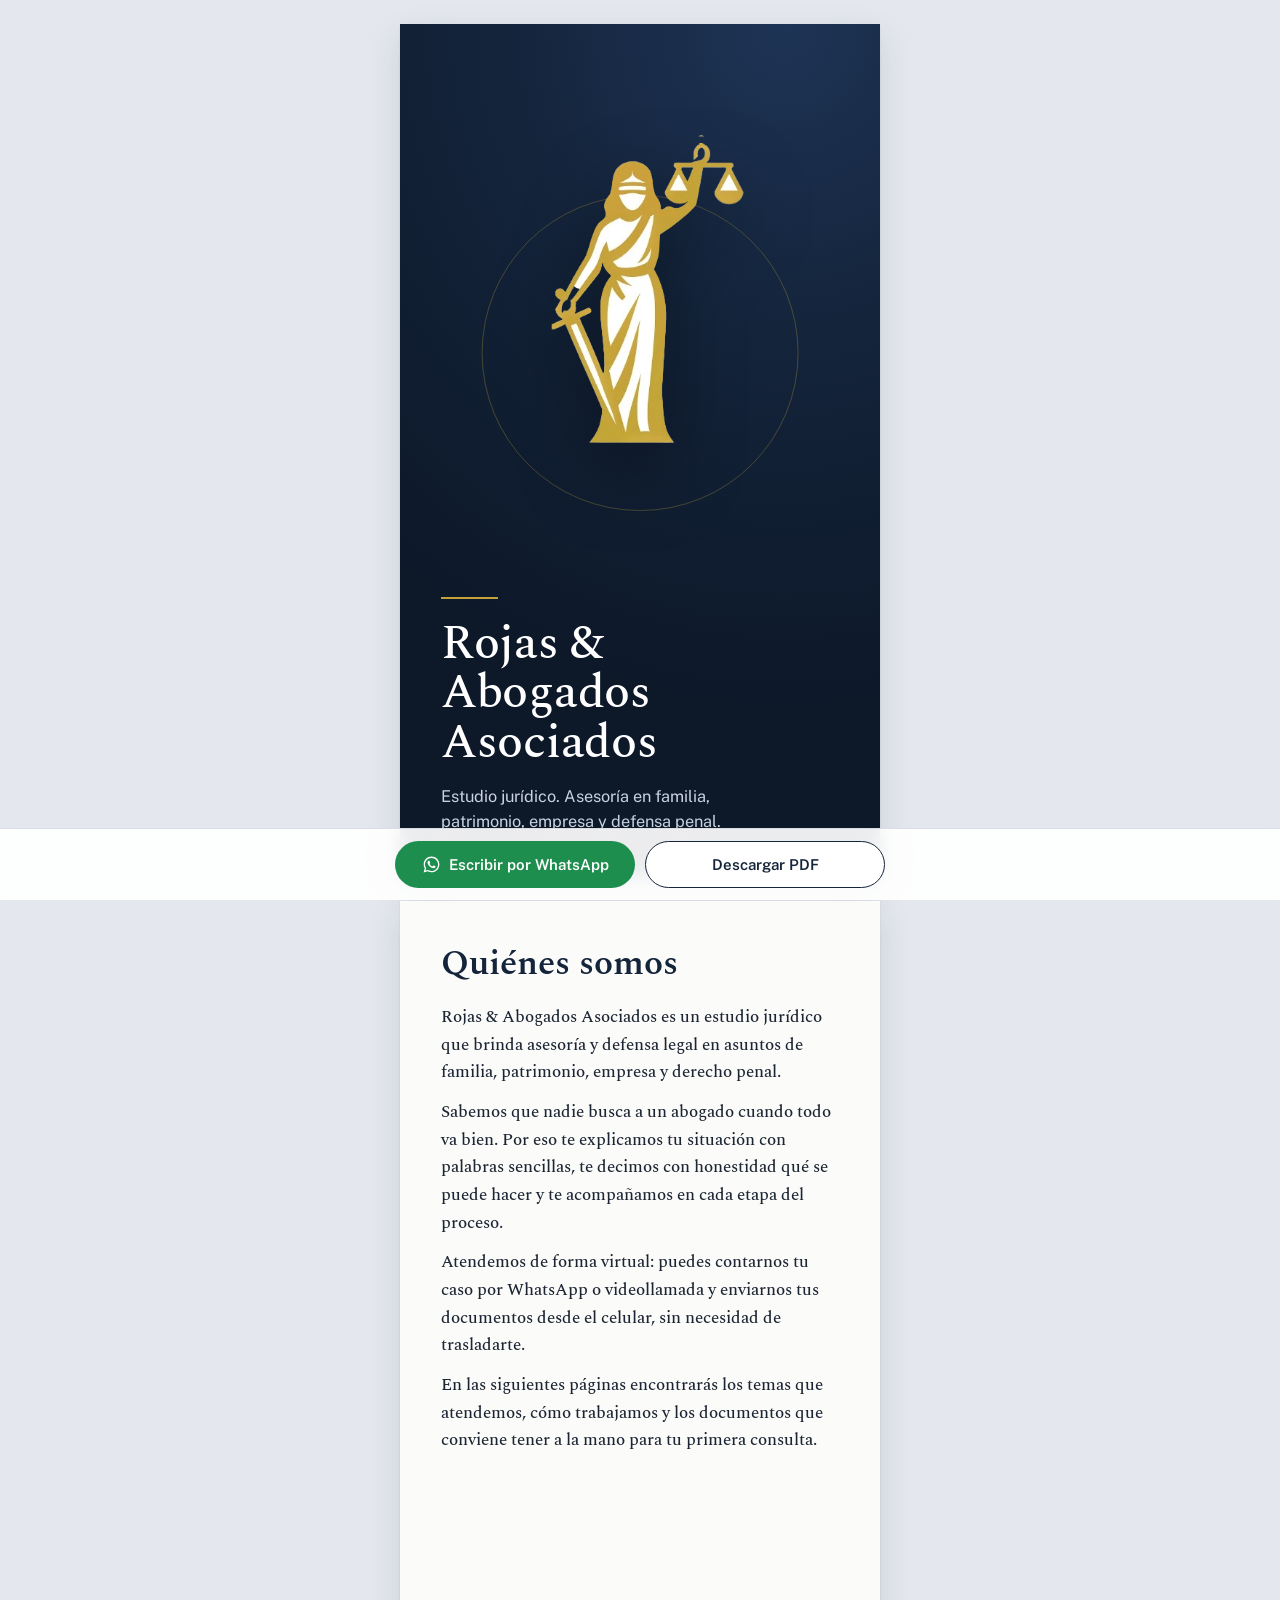
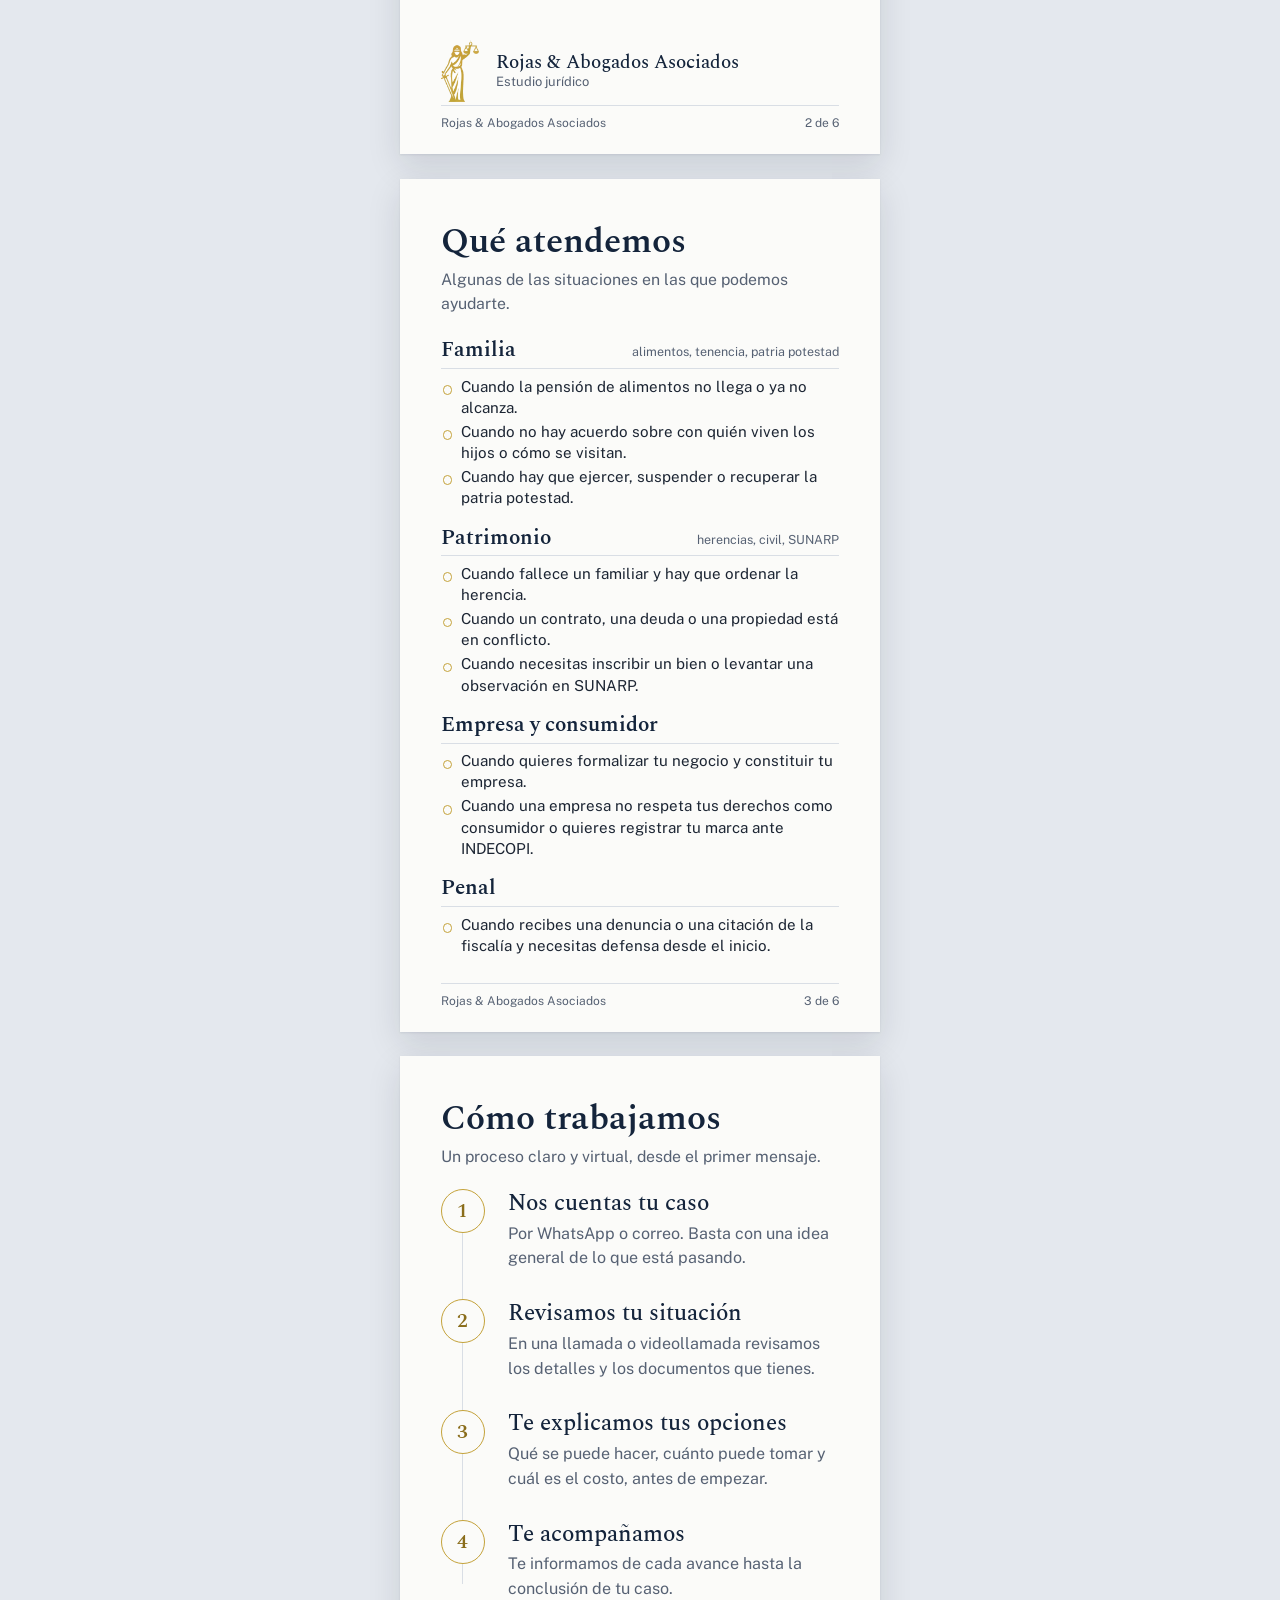
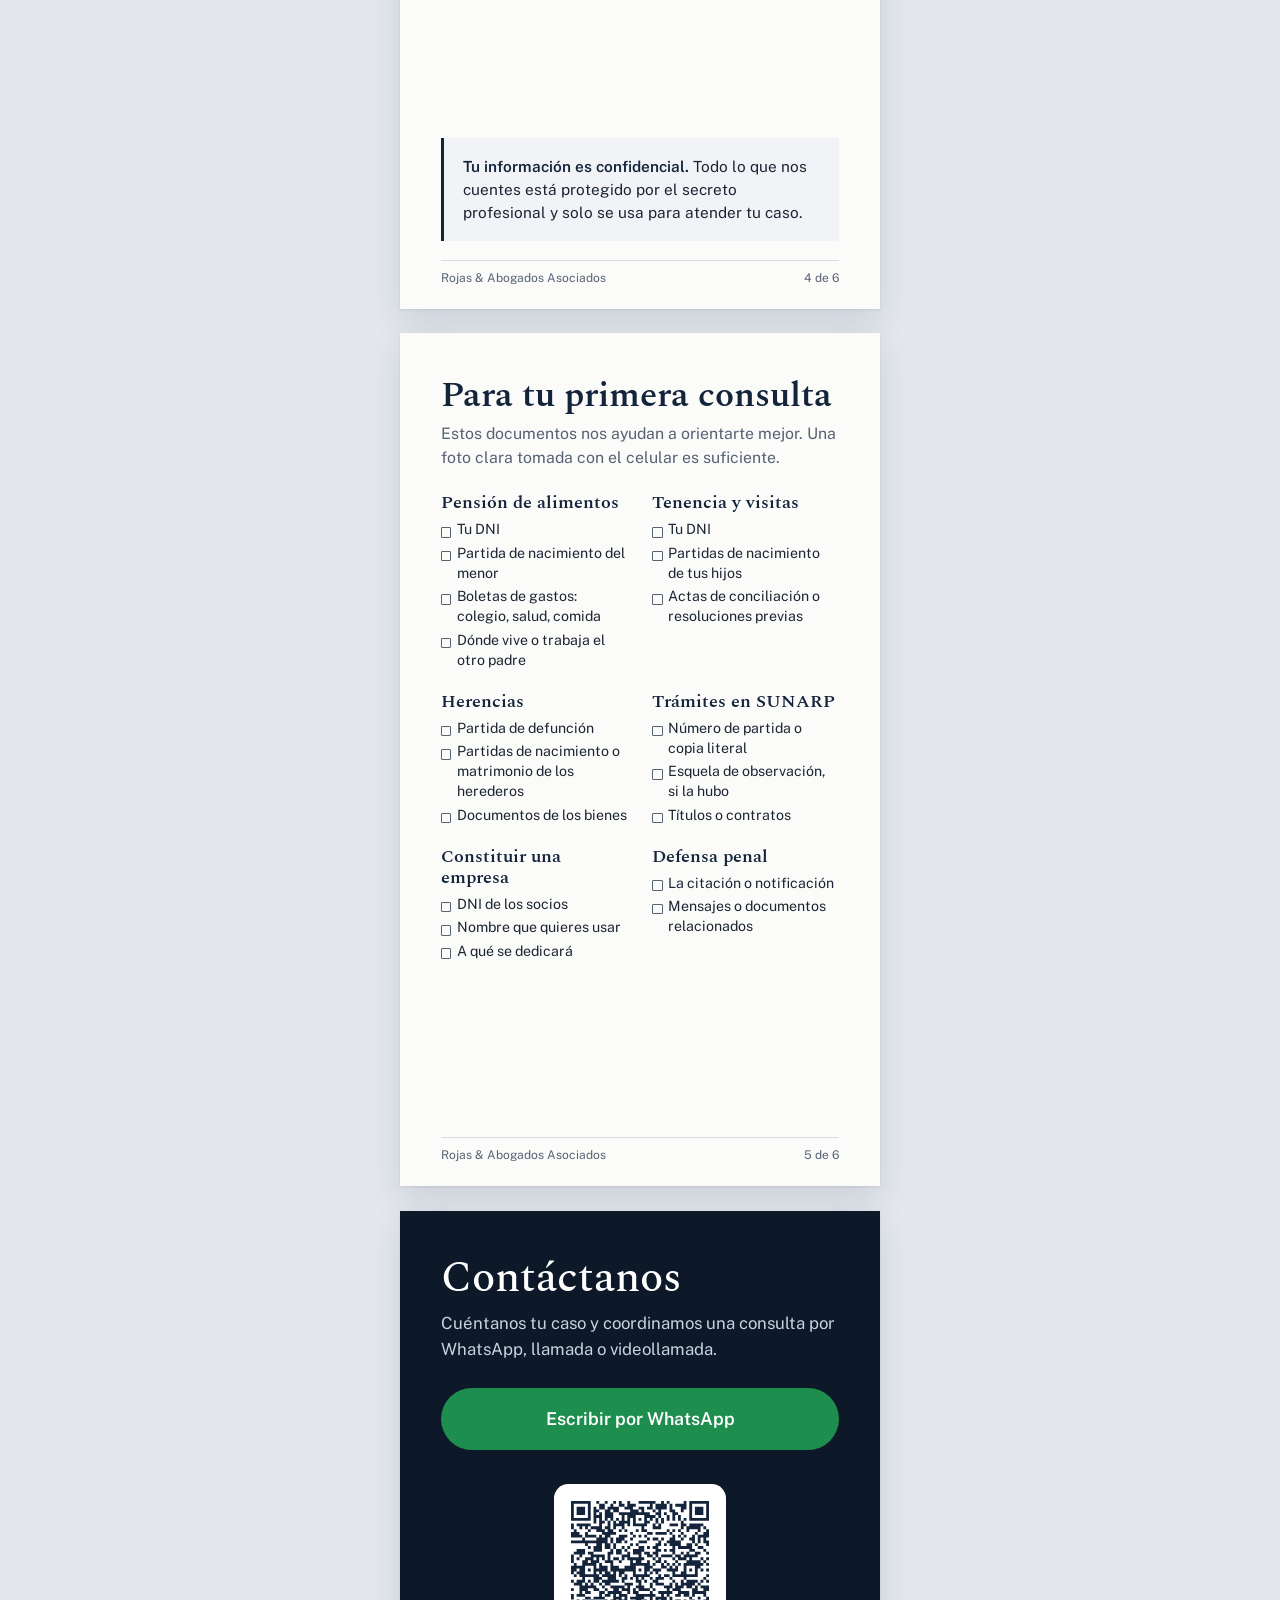
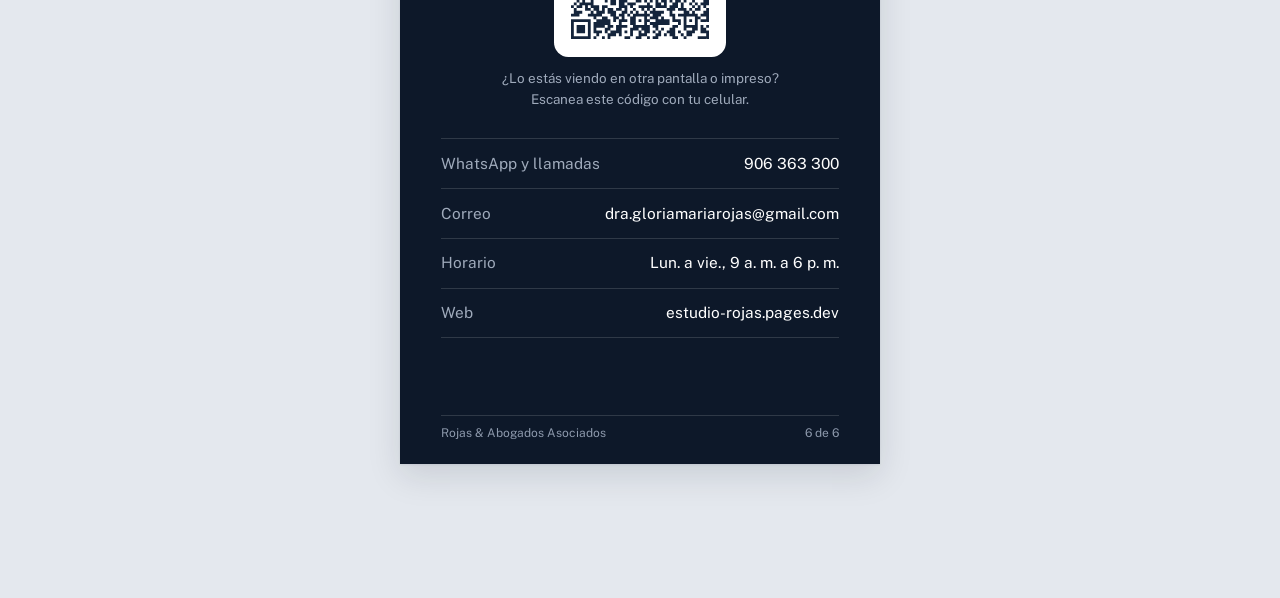
==== commit 2ba29c0e: "Add files via upload" ====
--- a/brochure.html
+++ b/brochure.html
@@ -182,6 +182,7 @@
     .datos { list-style: none; margin: 0; padding: 0; border-top: 1px solid rgba(255,255,255,.14); }
     .datos li { display: flex; justify-content: space-between; gap: 3cqw; padding: 2.6cqw 0; border-bottom: 1px solid rgba(255,255,255,.14); font-size: 3.2cqw; }
     .datos span { color: #9FAABB; flex: none; }
+    .datos b { font-weight: 400; color: #fff; text-align: right; }
     .datos a { color: #fff; text-decoration: none; text-align: right; word-break: break-word; }
     .datos a:hover { color: var(--oro); }
     .cierre .letra-chica { margin-top: auto; font-size: 2.4cqw; color: #8E9AAD; line-height: 1.45; }
@@ -394,6 +395,7 @@
       <ul class="datos">
         <li><span>WhatsApp y llamadas</span><a href="tel:+51906363300">906 363 300</a></li>
         <li><span>Correo</span><a href="mailto:dra.gloriamariarojas@gmail.com">dra.gloriamariarojas@gmail.com</a></li>
+        <li><span>Horario</span><b>Lun. a vie., 9 a. m. a 6 p. m.</b></li>
         <li><span>Web</span><a href="https://estudio-rojas.pages.dev/">estudio-rojas.pages.dev</a></li>
       </ul>
     </div>
